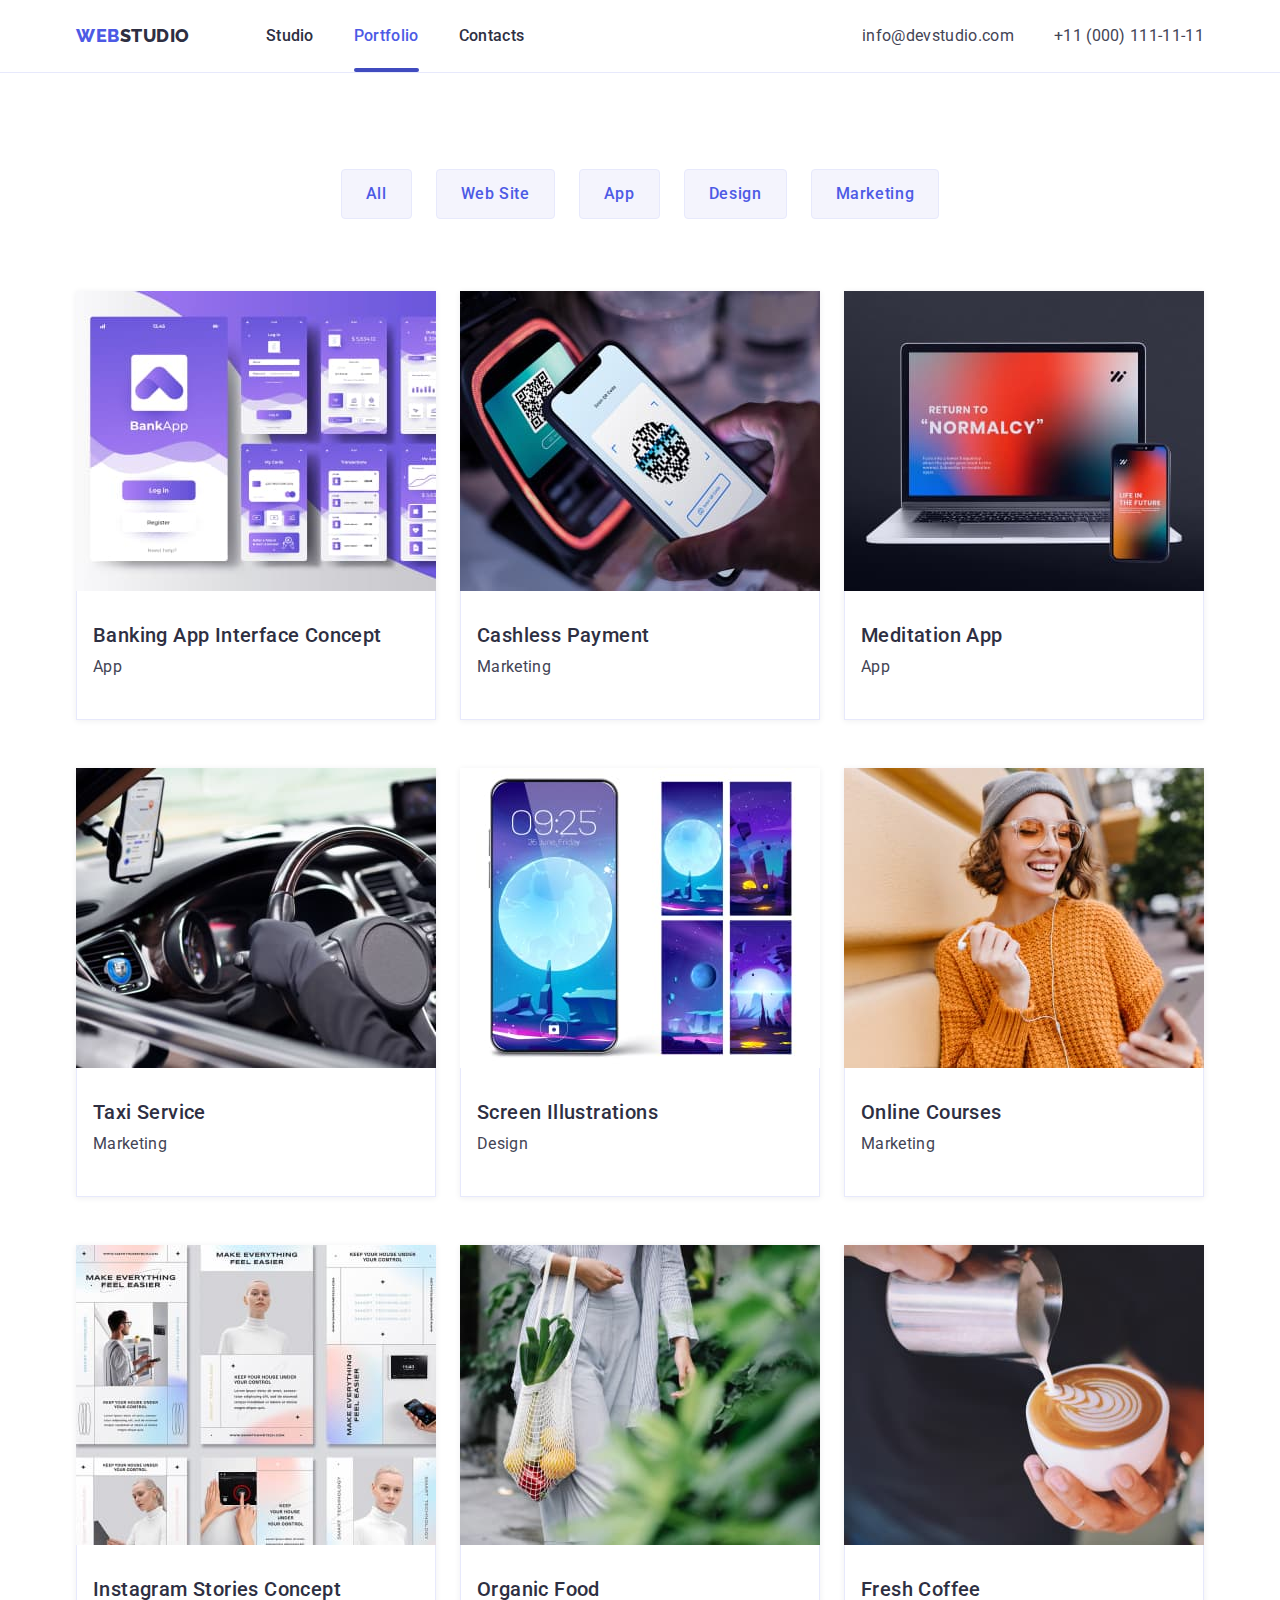
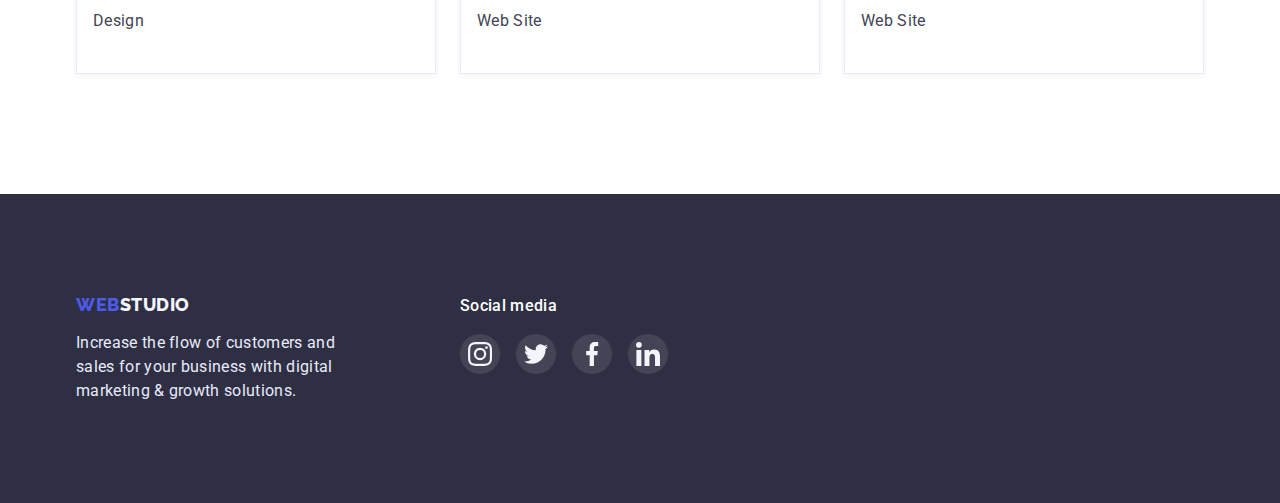
==== portfolio.html @ 066c3ebd "Initial commit" ====
<!DOCTYPE html>
<html lang="en">
  <head>
    <meta charset="UTF-8" />
    <meta http-equiv="X-UA-Compatible" content="IE=edge" />
    <meta name="viewport" content="width=device-width, initial-scale=1.0" />
    <title>Portfolio</title>
    <link rel="preconnect" href="https://fonts.googleapis.com" />
    <link rel="preconnect" href="https://fonts.gstatic.com" crossorigin />
    <link
      href="https://fonts.googleapis.com/css2?family=Raleway:wght@800&family=Roboto:wght@400;500;700;900&display=swap"
      rel="stylesheet" />
    <link
      rel="stylesheet"
      href="https://cdnjs.cloudflare.com/ajax/libs/modern-normalize/1.1.0/modern-normalize.min.css" />
    <link rel="stylesheet" href="./css/styles.css" />
  </head>

  <body>
    <!-- Header -->
    <header class="section-header page-header">
      <div class="container page-header-container">
        <nav class="page-nav">
          <a class="logo" href="./index.html"
            ><span class="name-web">Web</span
            ><span class="name-studio">Studio</span></a
          >
          <ul class="menu list">
            <li class="menu-item">
              <a class="menu-link link" href="./index.html">Studio</a>
            </li>
            <li class="menu-item">
              <a class="menu-link link current" href="">Portfolio</a>
            </li>
            <li class="menu-item">
              <a class="menu-link link" href="">Contacts</a>
            </li>
          </ul>
        </nav>
        <address>
          <ul class="contact-info list">
            <li class="menu-item">
              <a class="contact-mail link" href="mailto:info@devstudio.com"
                >info@devstudio.com</a
              >
            </li>
            <li class="menu-item">
              <a class="contact-number link" href="tel:+110001111111"
                >+11 (000) 111-11-11</a
              >
            </li>
          </ul>
        </address>
      </div>
    </header>
    <!-- Main section -->
    <main>
      <section class="portfolio-section">
        <div class="container">
          <h1 class="hidden-heading">Portfolio</h1>
          <ul class="list filter-buttons">
            <li class="filter-item">
              <button class="filter-btn" type="button">All</button>
            </li>
            <li class="filter-item">
              <button class="filter-btn" type="button">Web Site</button>
            </li>
            <li class="filter-item">
              <button class="filter-btn" type="button">App</button>
            </li>
            <li class="filter-item">
              <button class="filter-btn" type="button">Design</button>
            </li>
            <li class="filter-item">
              <button class="filter-btn" type="button">Marketing</button>
            </li>
          </ul>

          <h2 class="hidden-heading">Portfolio-items</h2>

          <ul class="list portfolio-items">
            <li class="portfolio-list">
              <a class="portfolio-item link" href="./portfolio.html">
                <div class="team-list-wrapper">
                  <img
                    src="./images/banking-app.jpg"
                    alt="banking app interface"
                    width="360"
                    height="300" />
                  <p class="overlay">
                    14 Stylish and User-Friendly App Design Concepts · Task
                    Manager App · Calorie Tracker App · Exotic Fruit Ecommerce
                    App · Cloud Storage App
                  </p>
                </div>

                <div class="card-description-portfolio">
                  <h3 class="section-subtitle">
                    Banking App Interface Concept
                  </h3>
                  <p class="section-text">App</p>
                </div>
              </a>
            </li>
            <li class="portfolio-list">
              <a class="portfolio-item link" href="./portfolio.html">
                <div class="team-list-wrapper">
                  <img
                    src="./images/cashless-payment.jpg"
                    alt="cashless payment"
                    width="360"
                    height="300" />
                  <p class="overlay">
                    14 Stylish and User-Friendly App Design Concepts · Task
                    Manager App · Calorie Tracker App · Exotic Fruit Ecommerce
                    App · Cloud Storage App
                  </p>
                </div>

                <div class="card-description-portfolio">
                  <h3 class="section-subtitle">Cashless Payment</h3>
                  <p class="section-text">Marketing</p>
                </div>
              </a>
            </li>
            <li class="portfolio-list">
              <a class="portfolio-item link" href="./portfolio.html">
                <div class="team-list-wrapper">
                  <img
                    src="./images/meditation-app.jpg"
                    alt="meditation app"
                    width="360"
                    height="300" />
                  <p class="overlay">
                    14 Stylish and User-Friendly App Design Concepts · Task
                    Manager App · Calorie Tracker App · Exotic Fruit Ecommerce
                    App · Cloud Storage App
                  </p>
                </div>

                <div class="card-description-portfolio">
                  <h3 class="section-subtitle">Meditation App</h3>
                  <p class="section-text">App</p>
                </div>
              </a>
            </li>
            <li class="portfolio-list">
              <a class="portfolio-item link" href="./portfolio.html">
                <div class="team-list-wrapper">
                  <img
                    src="./images/taxi-service.jpg"
                    alt="taxi service"
                    width="360"
                    height="300" />
                  <p class="overlay">
                    14 Stylish and User-Friendly App Design Concepts · Task
                    Manager App · Calorie Tracker App · Exotic Fruit Ecommerce
                    App · Cloud Storage App
                  </p>
                </div>

                <div class="card-description-portfolio">
                  <h3 class="section-subtitle">Taxi Service</h3>
                  <p class="section-text">Marketing</p>
                </div>
              </a>
            </li>
            <li class="portfolio-list">
              <a class="portfolio-item link" href="./portfolio.html">
                <div class="team-list-wrapper">
                  <img
                    src="./images/screen-illustrations.jpg"
                    alt="screen illustrations"
                    width="360"
                    height="300" />
                  <p class="overlay">
                    14 Stylish and User-Friendly App Design Concepts · Task
                    Manager App · Calorie Tracker App · Exotic Fruit Ecommerce
                    App · Cloud Storage App
                  </p>
                </div>

                <div class="card-description-portfolio">
                  <h3 class="section-subtitle">Screen Illustrations</h3>
                  <p class="section-text">Design</p>
                </div>
              </a>
            </li>
            <li class="portfolio-list">
              <a class="portfolio-item link" href="./portfolio.html">
                <div class="team-list-wrapper">
                  <img
                    src="./images/online-courses.jpg"
                    alt="online courses"
                    width="360"
                    height="300" />
                  <p class="overlay">
                    14 Stylish and User-Friendly App Design Concepts · Task
                    Manager App · Calorie Tracker App · Exotic Fruit Ecommerce
                    App · Cloud Storage App
                  </p>
                </div>

                <div class="card-description-portfolio">
                  <h3 class="section-subtitle">Online Courses</h3>
                  <p class="section-text">Marketing</p>
                </div>
              </a>
            </li>
            <li class="portfolio-list">
              <a class="portfolio-item link" href="./portfolio.html">
                <div class="team-list-wrapper">
                  <img
                    src="./images/instagram-stories.jpg"
                    alt="instagram stories"
                    width="360"
                    height="300" />
                  <p class="overlay">
                    14 Stylish and User-Friendly App Design Concepts · Task
                    Manager App · Calorie Tracker App · Exotic Fruit Ecommerce
                    App · Cloud Storage App
                  </p>
                </div>

                <div class="card-description-portfolio">
                  <h3 class="section-subtitle">Instagram Stories Concept</h3>
                  <p class="section-text">Design</p>
                </div>
              </a>
            </li>
            <li class="portfolio-list">
              <a class="portfolio-item link" href="./portfolio.html">
                <div class="team-list-wrapper">
                  <img
                    src="./images/organic-food.jpg"
                    alt="organic food"
                    width="360"
                    height="300" />
                  <p class="overlay">
                    14 Stylish and User-Friendly App Design Concepts · Task
                    Manager App · Calorie Tracker App · Exotic Fruit Ecommerce
                    App · Cloud Storage App
                  </p>
                </div>

                <div class="card-description-portfolio">
                  <h3 class="section-subtitle">Organic Food</h3>
                  <p class="section-text">Web Site</p>
                </div>
              </a>
            </li>
            <li class="portfolio-list">
              <a class="portfolio-item link" href="./portfolio.html">
                <div class="team-list-wrapper">
                  <img
                    src="./images/fresh-coffee.jpg"
                    alt="a cup of coffe"
                    width="360"
                    height="300" />
                  <p class="overlay">
                    14 Stylish and User-Friendly App Design Concepts · Task
                    Manager App · Calorie Tracker App · Exotic Fruit Ecommerce
                    App · Cloud Storage App
                  </p>
                </div>

                <div class="card-description-portfolio">
                  <h3 class="section-subtitle">Fresh Coffee</h3>
                  <p class="section-text">Web Site</p>
                </div>
              </a>
            </li>
          </ul>
        </div>
      </section>
    </main>

    <!-- Footer -->

    <footer class="footer">
      <div class="container footer-general">
        <div>
          <a class="link name-footer" href="./index.html"
            ><span class="name-web-footer">Web</span
            ><span class="name-studio-footer">Studio</span></a
          >
          <p class="text-footer">
            Increase the flow of customers and sales for your business with
            digital marketing & growth solutions.
          </p>
        </div>

        <div class="social-media-footer">
          <p class="social-media">Social media</p>
          <ul class="social-list list">
            <li class="social-list-item">
              <a href="" class="footer-list-link">
                <svg class="footer-icon" width="24" height="24">
                  <use href="./images/icons.svg#instagram-2"></use>
                </svg>
              </a>
            </li>
            <li class="social-list-item">
              <a href="" class="footer-list-link">
                <svg class="footer-icon" width="24" height="24">
                  <use href="./images/icons.svg#twitter-2"></use>
                </svg>
              </a>
            </li>
            <li class="social-list-item">
              <a href="" class="footer-list-link">
                <svg class="footer-icon" width="24" height="24">
                  <use href="./images/icons.svg#facebook-2"></use>
                </svg>
              </a>
            </li>
            <li class="social-list-item">
              <a href="" class="footer-list-link">
                <svg class="footer-icon" width="24" height="24">
                  <use href="./images/icons.svg#linkedin-2"></use>
                </svg>
              </a>
            </li>
          </ul>
        </div>
      </div>
    </footer>
  </body>
</html>
---- css/styles.css ----
:root {
  --primary-brand-color: #4d5ae5;
  --pressed-state-color: #404bbf;
  --headings-herobackground-color: #2e2f42;
  --body-text-color: #434455;
  --background-color: #ffffff;
  --light-background-color: #f4f4fd;
  --accent-color: #e7e9fc;
}

/* ================MAIN PAGE================ */
body {
  font-family: "Roboto", sans-serif;
  color: var(--headings-herobackground-color);
  background-color: var(--background-color);
}

h1,
h2,
h3,
h4,
h5,
h6,
p {
  margin: 0;
}

ul,
ol {
  list-style: none;
  padding-left: 0;
  margin: 0;
}

a {
  text-decoration: none;
}

img {
  display: block;
  max-width: 100%;
  height: auto;
}

button {
  display: block;
  border: none;
  border-radius: 4px;
  cursor: pointer;
}

.section {
  padding-top: 120px;
  padding-bottom: 120px;
}

.container {
  width: 100%;
  max-width: 1158px;
  padding: 0 15px;
  margin: 0 auto;
  align-items: center;
}

/* ================HEADER================ */
.page-header {
  border-bottom: 1px solid var(--accent-color);
  display: flex;
}

.page-header-container {
  display: flex;
}

.page-nav {
  display: flex;
  align-items: center;
}

.page-nav .list {
  margin-left: 76px;
}

.name-web {
  font-family: "Raleway", sans-serif;
  font-weight: 800;
  font-size: 18px;
  line-height: 1.33;
  letter-spacing: 0.03em;
  text-transform: uppercase;
  text-decoration: none;

  color: var(--primary-brand-color);
}

.logo {
  text-decoration: none;
}

.name-studio {
  font-family: "Raleway", sans-serif;
  font-weight: 800;
  font-size: 18px;
  line-height: 1.33;
  letter-spacing: 0.03em;
  text-transform: uppercase;

  color: var(--headings-herobackground-color);
}

.menu {
  display: flex;
}

.menu .menu-item + .menu-item {
  margin-left: 40px;
}

.menu-link.current {
  color: var(--primary-brand-color);
}
.menu-link {
  display: block;
  padding-top: 24px;
  padding-bottom: 24px;
  font-family: "Roboto", sans-serif;
  font-weight: 500;
  font-size: 16px;
  line-height: 1.5;
  letter-spacing: 0.02em;
  position: relative;

  color: var(--headings-herobackground-color);
  transition: color 250ms cubic-bezier(0.4, 0, 0.2, 1);
}

.menu-link.current::after {
  content: "";

  position: absolute;
  left: 0;
  bottom: 0;
  display: block;
  width: 100%;
  height: 4px;
  background-color: var(--pressed-state-color);
  border-radius: 2px;
  opacity: 1;
  /* transition: opacity 250ms cubic-bezier(0.4, 0, 0.2, 1); */
}

.menu-link:hover,
.menu-link:focus,
.menu-link:active,
.contact-mail:hover,
.contact-mail:focus,
.contact-mail:active,
.contact-number:hover,
.contact-number:focus,
.contact-number:active {
  color: var(--pressed-state-color);
}

.contact-info {
  display: flex;
}

address {
  margin-left: auto;
  font-style: normal;
}

.contact-info .menu-item + .menu-item {
  margin-left: 40px;
}

.contact-mail,
.contact-number {
  font-size: 16px;
  line-height: 1.5;
  letter-spacing: 0.02em;

  color: var(--body-text-color);
  transition: color 250ms cubic-bezier(0.4, 0, 0.2, 1);
}

/* ================SECTION HERO================ */

.section-hero {
  margin: 0 auto;
  padding: 188px 0;
  background-image: linear-gradient(
      rgba(46, 47, 66, 0.7),
      rgba(46, 47, 66, 0.7)
    ),
    url(../images/people-office.jpg);
  background-size: cover;
  background-repeat: no-repeat;
  max-width: 1440px;
  max-height: 600px;

  background-color: var(--headings-herobackground-color);
}

.main-btn {
  display: block;
  min-width: 169px;
  font-weight: 500;
  font-size: 16px;
  line-height: 1.5;
  letter-spacing: 0.04em;
  color: var(--background-color);
  background-color: var(--primary-brand-color);
  box-shadow: 0px 4px 4px rgba(0, 0, 0, 0.15);
  border: none;
  margin: 0 auto;
  padding: 16px 32px;

  transition: background-color 250ms cubic-bezier(0.4, 0, 0.2, 1);
}

.main-btn:hover,
.main-btn:focus {
  background-color: var(--pressed-state-color);
}

.main-heading {
  width: 496px;
  margin: 0 auto;
  margin-bottom: 48px;
  font-weight: 700;
  font-size: 56px;
  line-height: 1.07;
  letter-spacing: 0.02em;

  color: var(--background-color);
}

/* ================SECTION ADVANTAGES================ */

.section-advantages {
  padding: 120px 0;
}

.hidden-heading {
  position: absolute;
  width: 1px;
  height: 1px;
  margin: -1px;
  border: 0;
  padding: 0;

  white-space: nowrap;
  clip-path: inset(100%);
  clip: rect(0 0 0 0);
  overflow: hidden;
}

.advantages-logo {
  display: flex;
  justify-content: center;
  align-items: center;
  width: 264px;
  height: 112px;
  margin-bottom: 8px;
  background-color: var(--light-background-color);
}

.list-advantages {
  display: flex;
}

.list-advantages .advantages-item + .advantages-item {
  margin-left: 24px;
}

.advantages-item .section-text {
  text-align: left;
}

.section-subtitle {
  margin-bottom: 8px;
  font-weight: 500;
  font-size: 20px;
  line-height: 1.2;
  letter-spacing: 0.02em;
  color: var(--headings-herobackground-color);
}

.section-text {
  margin-top: 0;
  margin-bottom: 8px;
  font-style: normal;
  font-size: 16px;
  line-height: 1.5;
  letter-spacing: 0.02em;

  color: var(--body-text-color);
}

.section-title {
  margin-bottom: 72px;
  font-weight: 700;
  font-size: 36px;
  line-height: 1.11;

  text-align: center;
  letter-spacing: 0.02em;
  text-transform: capitalize;

  color: var(--headings-herobackground-color);
}

/* ================SECTION WHAT ARE WE DOING================ */

.section-doing {
  padding-top: 0;
}

.doing-list {
  display: flex;
  gap: 24px;
}

/* ================SECTION TEAM================ */

.section-team {
  background-color: var(--light-background-color);
}

.card-description {
  text-align: center;
  padding-top: 32px;
  padding-bottom: 32px;
}

.team-list {
  display: flex;
}

.team-list .team-item {
  background-color: var(--background-color);
  box-shadow: 0px 1px 6px rgba(46, 47, 66, 0.08),
    0px 1px 1px rgba(46, 47, 66, 0.16), 0px 2px 1px rgba(46, 47, 66, 0.08);
  border-radius: 0px 0px 4px 4px;
}

.team-list .team-item + .team-item {
  margin-left: 24px;
}

.social-list {
  display: flex;
  justify-content: center;
  gap: 24px;
}
.social-list-link {
  display: flex;
  justify-content: center;
  align-items: center;
  width: 40px;
  height: 40px;
  border-radius: 50%;
  background-color: var(--primary-brand-color);
  transition: background-color 250ms cubic-bezier(0.4, 0, 0.2, 1);
}

.social-list-link:hover,
.social-list-link:focus {
  background-color: var(--pressed-state-color);
}

/* ================CUSTOMERS================ */

.customers-list {
  display: flex;
  margin: 0 auto;
  justify-content: center;
  align-items: center;
  gap: 24px;
}

.customers-link {
  display: flex;
  justify-content: center;
  align-items: center;
  width: 168px;
  height: 88px;

  color: #8e8f99;
  border: 1px solid currentColor;
  border-radius: 4px;
  transition: color 250ms cubic-bezier(0.4, 0, 0.2, 1);
}

.customers-link:hover,
.customers-link:focus {
  color: var(--pressed-state-color);
}

.customers-icon {
  fill: currentColor;
}

/* ================FOOTER================ */

.footer {
  background-color: var(--headings-herobackground-color);
  padding-top: 100px;
  padding-bottom: 100px;
}

.footer-general {
  display: flex;
  align-items: flex-start;
}

.name-studio-footer {
  color: var(--light-background-color);
}

.name-footer {
  display: inline-block;
  margin-bottom: 16px;
  font-family: "Raleway", sans-serif;
  font-weight: 800;
  font-size: 18px;
  line-height: 1.17;
  letter-spacing: 0.03em;
  text-transform: uppercase;
  color: var(--primary-brand-color);
}

.text-footer {
  max-width: 100%;
  width: 264px;
  margin-top: 0;
  margin-bottom: 0;
  font-size: 16px;
  line-height: 1.5;
  letter-spacing: 0.02em;
  color: var(--accent-color);
}

.flex-footer {
  display: flex;
}

.footer-list-link {
  display: flex;
  justify-content: center;
  align-items: center;
  width: 40px;
  height: 40px;
  border-radius: 50%;
  background-color: rgba(255, 255, 255, 0.1);
  transition: background-color 250ms cubic-bezier(0.4, 0, 0.2, 1);
}

.footer-list-link:hover,
.footer-list-link:focus {
  background-color: #31d0aa;
}

.social-media-footer {
  margin-left: 120px;
}

.social-media {
  display: block;
  font-family: "Roboto", sans-serif;
  font-weight: 500;
  font-size: 16px;
  line-height: 1.5;
  letter-spacing: 0.02em;
  margin-bottom: 16px;
  color: var(--background-color);
}

.social-list-footer {
  display: flex;
}

.social-list.list {
  gap: 16px;
}

/* ================MODAL================ */
.backdrop {
  position: fixed;
  top: 0;
  left: 0;
  z-index: 100;
  width: 100%;
  height: 100%;
  background-color: rgba(46, 47, 66, 0.4);
  transform: scale(1);
  transition: transform 250ms cubic-bezier(0.4, 0, 0.2, 1),
    opacity 250ms cubic-bezier(0.4, 0, 0.2, 1),
    visibility 250ms cubic-bezier(0.4, 0, 0.2, 1);
}

.backdrop.is-hidden {
  opacity: 0;
  visibility: hidden;
  pointer-events: none;
  transform: scale(0);
}

.modal {
  position: absolute;
  top: 50%;
  left: 50%;
  transform: translate(-50%, -50%);
  width: 408px;
  height: 576px;
  background-color: #fcfcfc;
}

.modal-close-btn {
  position: absolute;
  top: 24px;
  right: 24px;
  display: flex;
  justify-content: center;
  align-items: center;
  width: 24px;
  height: 24px;
  padding: 0;
  background-color: var(--accent-color);
  border: 1px solid rgba(0, 0, 0, 0.1);
  border-radius: 50%;

  transition: background-color 250ms cubic-bezier(0.4, 0, 0.2, 1);
}

.modal-close-btn:hover,
.modal-close-btn:focus {
  background-color: var(--pressed-state-color);
}

.modal-close-btn:hover .modal-close-icon {
  fill: var(--background-color);
}
.modal-close-icon {
  transition: fill 250ms cubic-bezier(0.4, 0, 0.2, 1);
}

/*================portfolio.html================ */
.filter-buttons {
  display: flex;
  justify-content: center;
  margin-bottom: 72px;
}

.filter-item + .filter-item {
  margin-left: 24px;
}

.filter-btn {
  padding: 12px 24px;
  font-family: "Roboto", sans-serif;
  font-weight: 500;
  font-size: 16px;
  line-height: 1.5;
  letter-spacing: 0.04em;
  color: var(--primary-brand-color);
  background-color: var(--light-background-color);
  border: 1px solid var(--accent-color);
  transition: color 250ms cubic-bezier(0.4, 0, 0.2, 1),
    background-color 250ms cubic-bezier(0.4, 0, 0.2, 1),
    box-shadow 250ms cubic-bezier(0.4, 0, 0.2, 1);
}

.filter-btn:hover,
.filter-btn:focus {
  color: var(--background-color);
  background-color: var(--pressed-state-color);
  box-shadow: 0px 3px 1px rgba(0, 0, 0, 0.1), 0px 2px 1px rgba(0, 0, 0, 0.08),
    0px 2px 2px rgba(0, 0, 0, 0.12);
}

.portfolio-section {
  padding-top: 96px;
  padding-bottom: 120px;
}
.card-description-portfolio {
  padding-top: 32px;
  padding-bottom: 32px;
  padding-left: 16px;
  border: 1px solid var(--accent-color);
  border-top: 0;
}

.portfolio-items {
  display: flex;
  flex-wrap: wrap;
}

.portfolio-list {
  width: 360px;
  margin-right: 24px;
  margin-bottom: 48px;
}

.portfolio-item {
  display: block;
  box-shadow: 0px 1px 6px rgba(46, 47, 66, 0.08);
  transition: box-shadow 250ms cubic-bezier(0.4, 0, 0.2, 1);
}

.portfolio-item:hover,
.portfolio-item:focus {
  box-shadow: 0px 1px 6px rgba(46, 47, 66, 0.08),
    0px 1px 1px rgba(46, 47, 66, 0.16), 0px 2px 1px rgba(46, 47, 66, 0.08);
}

.portfolio-list:nth-child(3n) {
  margin-right: 0;
}

.portfolio-list:nth-last-child(-n + 3) {
  margin-bottom: 0;
}

.overlay {
  position: absolute;
  left: 0;
  top: 0;
  width: 100%;
  height: 100%;
  overflow: auto;
  transform: translate(0, 100%);
  transition: transform 250ms cubic-bezier(0.4, 0, 0.2, 1);
  font-family: "Roboto", sans-serif;
  font-size: 16px;
  line-height: 1.5;
  letter-spacing: 0.02em;
  padding: 40px 32px 164px;

  color: var(--light-background-color);
  background-color: var(--primary-brand-color);
  background-image: linear-gradient(
      0deg,
      rgba(77, 90, 229, 0.1),
      rgba(77, 90, 229, 0.1)
    ),
    url(4);
}

.portfolio-item:hover .overlay,
.portfolio-item:focus .overlay {
  transform: translate(0, 0);
}

.team-list-wrapper {
  position: relative;
  overflow: hidden;
}
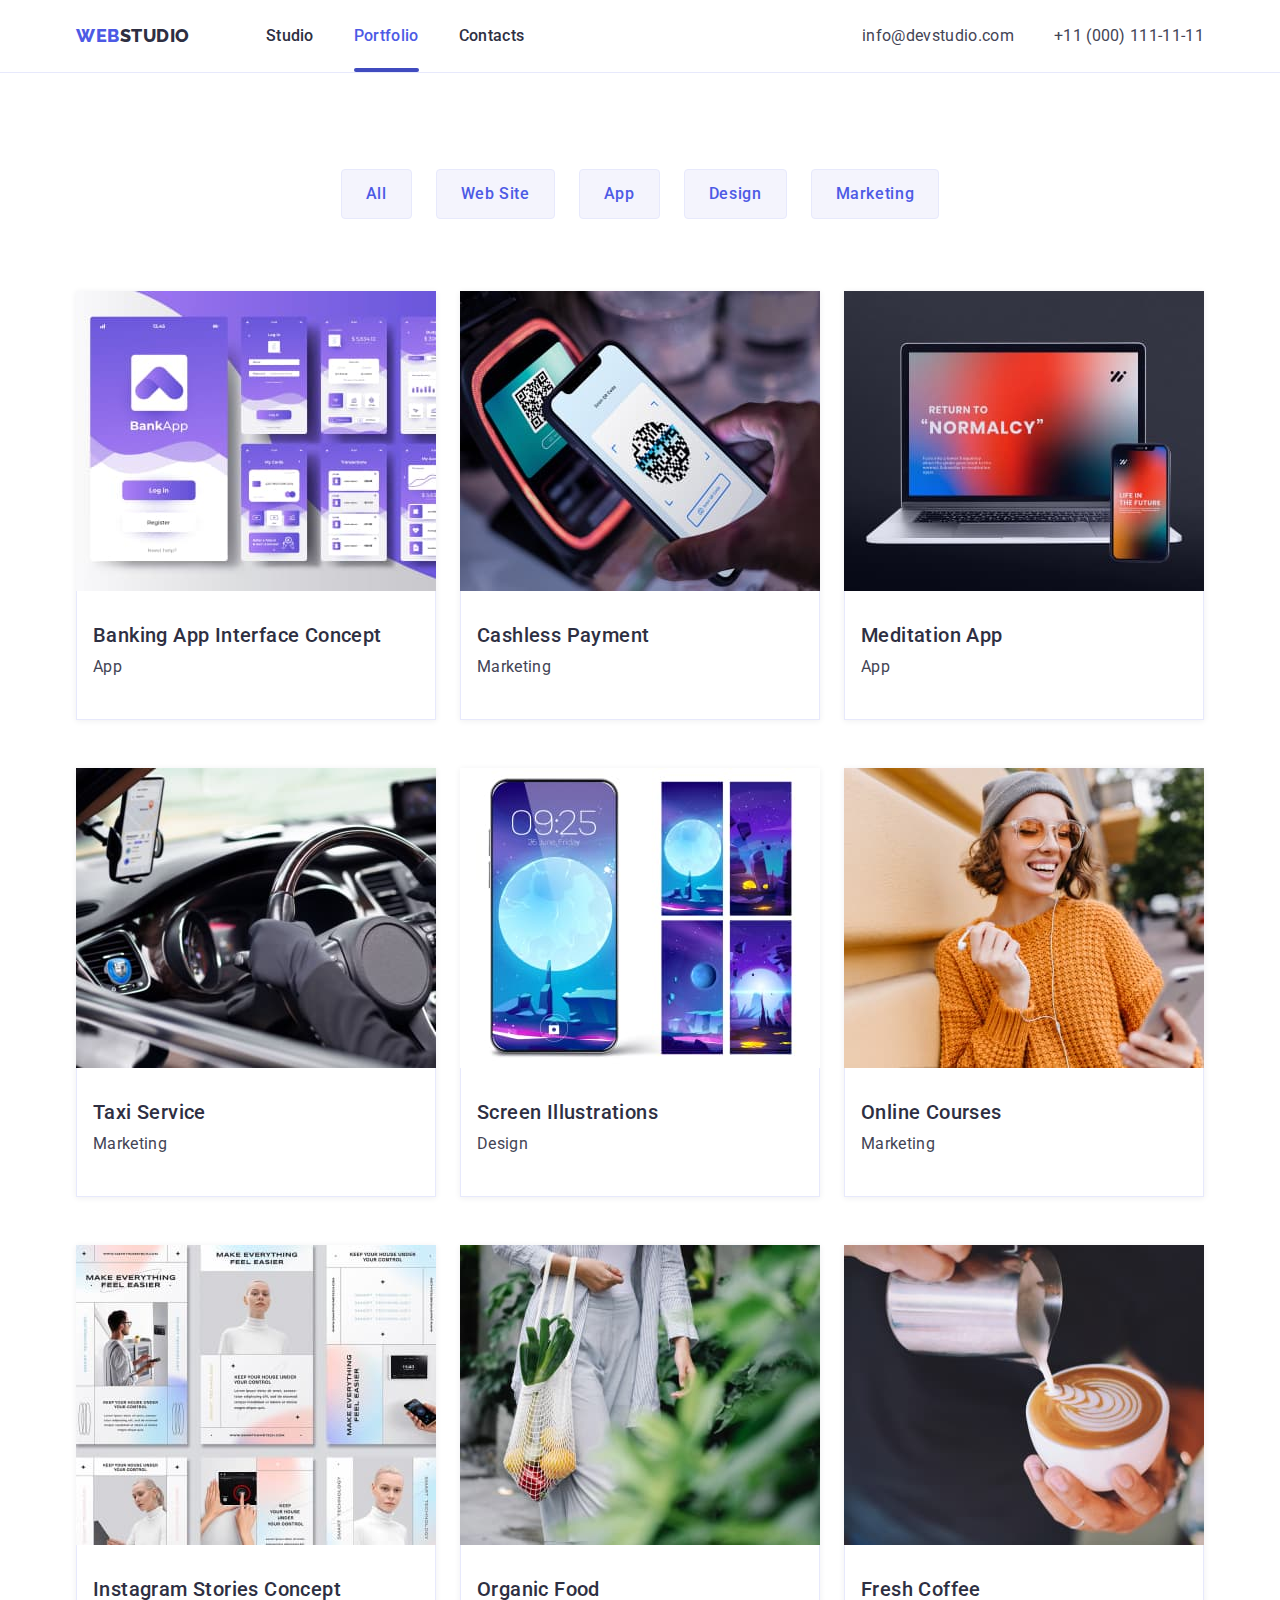
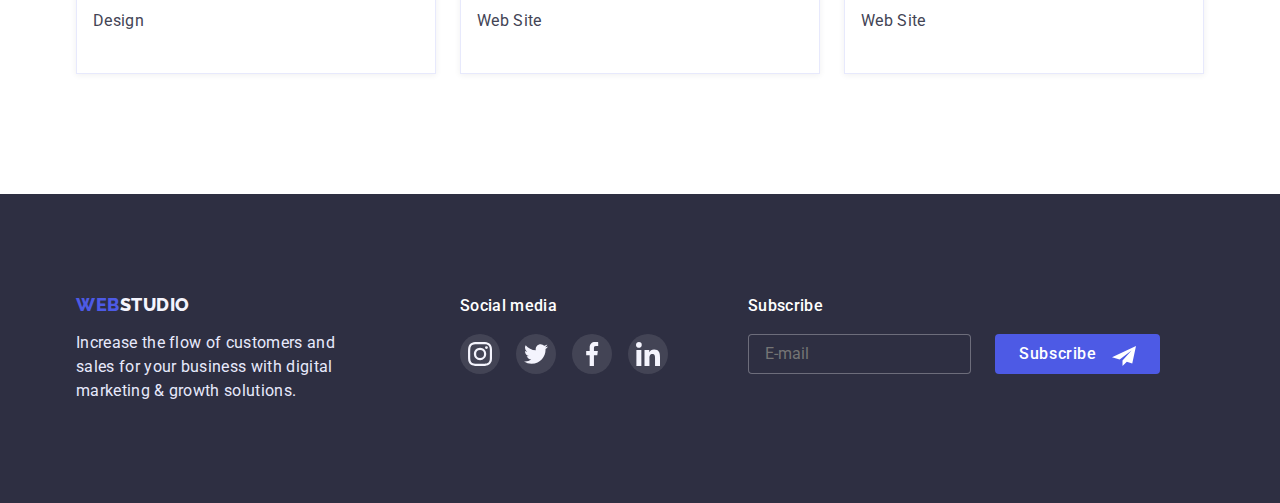
==== commit 37ebb74e: "update html and css files" ====
--- a/portfolio.html
+++ b/portfolio.html
@@ -323,6 +323,24 @@
             </li>
           </ul>
         </div>
+
+        <div class="subscribe-footer">
+          <p class="social-media">Subscribe</p>
+          <form class="form">
+            <input
+              type="email"
+              name="email"
+              class="footer-email"
+              placeholder="E-mail"
+              required />
+            <button type="submit" class="btn-subscribe">
+              Subscribe
+              <svg class="subscribe-logo" width="24" height="24">
+                <use href="./images/icons.svg#subscribe"></use>
+              </svg>
+            </button>
+          </form>
+        </div>
       </div>
     </footer>
   </body>
--- a/css/styles.css
+++ b/css/styles.css
@@ -477,12 +477,46 @@
   color: var(--background-color);
 }
 
-.social-list-footer {
-  display: flex;
-}
-
 .social-list.list {
   gap: 16px;
+}
+
+.subscribe-footer {
+  margin-left: 80px;
+}
+
+.form {
+  display: flex;
+  gap: 24px;
+}
+
+.footer-email {
+  padding-left: 16px;
+  color: rgba(255, 255, 255, 0.6);
+  border: 1px solid rgba(255, 255, 255, 0.3);
+  border-radius: 4px;
+  background-color: var(--headings-herobackground-color);
+}
+
+.btn-subscribe {
+  position: relative;
+  width: 165px;
+  height: 40px;
+  border-radius: 4px;
+  background-color: var(--primary-brand-color);
+  padding: 8px 64px 8px 24px;
+  font-family: "Roboto", sans-serif;
+  font-weight: 500;
+  font-size: 16px;
+  line-height: 1.5;
+  letter-spacing: 0.04em;
+  color: var(--background-color);
+}
+
+.subscribe-logo {
+  position: absolute;
+  top: 10px;
+  right: 24px;
 }
 
 /* ================MODAL================ */
@@ -514,6 +548,7 @@
   transform: translate(-50%, -50%);
   width: 408px;
   height: 576px;
+  padding: 72px 24px 24px;
   background-color: #fcfcfc;
 }
 
@@ -544,6 +579,162 @@
 }
 .modal-close-icon {
   transition: fill 250ms cubic-bezier(0.4, 0, 0.2, 1);
+}
+
+.modal-form {
+  display: flex;
+  flex-direction: column;
+}
+
+.modal-form-notice {
+  font-family: "Roboto", sans-serif;
+  font-weight: 500;
+  font-size: 16px;
+  line-height: 1.5;
+  text-align: center;
+  letter-spacing: 0.02em;
+  margin-bottom: 14px;
+  color: var(--headings-herobackground-color);
+}
+
+.modal-form-field {
+  margin-bottom: 8px;
+}
+
+.modal-form-input-descr {
+  font-family: "Roboto", sans-serif;
+  font-size: 12px;
+  line-height: 1.17;
+  letter-spacing: 0.01em;
+  margin-bottom: 4px;
+  color: #8e8f99;
+}
+
+.modal-form-input {
+  width: 100%;
+  height: 40px;
+  padding-left: 38px;
+
+  border: 1px solid rgba(33, 33, 33, 0.2);
+  border-radius: 4px;
+  transition: border-color 250ms cubic-bezier(0.4, 0, 0.2, 1);
+}
+
+.modal-form-input:focus {
+  outline: none;
+  border-color: var(--primary-brand-color);
+}
+
+.modal-form-input:focus + .modal-name-icon,
+.modal-form-input:focus + .modal-phone-icon,
+.modal-form-input:focus + .modal-email-icon {
+  fill: var(--primary-brand-color);
+}
+
+.modal-form-input-descr {
+  display: block;
+  width: 100%;
+}
+
+.modal-name,
+.modal-phone,
+.modal-email {
+  display: block;
+  position: relative;
+}
+
+.modal-name-icon {
+  position: absolute;
+  top: 11px;
+  left: 16px;
+  transition: fill 250ms cubic-bezier(0.4, 0, 0.2, 1);
+}
+
+.modal-phone-icon,
+.modal-email-icon {
+  position: absolute;
+  top: 8px;
+  left: 16px;
+  transition: fill 250ms cubic-bezier(0.4, 0, 0.2, 1);
+}
+
+.modal-form-message {
+  width: 100%;
+  resize: none;
+  height: 120px;
+  padding: 8px 16px;
+  border: 1px solid rgba(33, 33, 33, 0.2);
+  border-radius: 4px;
+  transition: border-color 250ms cubic-bezier(0.4, 0, 0.2, 1);
+}
+
+.modal-form-message:focus {
+  outline: none;
+
+  border-color: var(--primary-brand-color);
+}
+
+.modal-form-message::placeholder {
+  font-family: "Roboto", sans-serif;
+  font-size: 12px;
+  line-height: 1.5;
+
+  letter-spacing: 0.04em;
+  color: rgba(117, 117, 117, 0.5);
+}
+
+.modal-form-checkbox-descr {
+  display: flex;
+  align-items: center;
+  margin-bottom: 24px;
+  font-family: "Roboto", sans-serif;
+  font-size: 12px;
+  line-height: 1.33;
+  letter-spacing: 0.04em;
+  color: #757575;
+}
+
+.modal-form-checkbox-descr::before {
+  content: "";
+  display: block;
+  width: 16px;
+  height: 16px;
+  margin-right: 8px;
+  border: 1.25px solid var(--headings-herobackground-color);
+  border-radius: 2px;
+  cursor: pointer;
+}
+
+.modal-form-checkbox:checked + .modal-form-checkbox-descr::before {
+  background-image: url(../images/checkbox-icon.svg);
+  background-color: var(--pressed-state-color);
+  background-size: cover;
+  border: 1.25px solid var(--pressed-state-color);
+  border-radius: 2px;
+}
+
+.modal-form-checkbox:focus + .modal-form-checkbox-descr::before {
+  border: 1.25px solid var(--pressed-state-color);
+}
+
+.privacy-policy-text {
+  text-decoration: underline;
+}
+
+.modal-submit-btn {
+  width: 169px;
+  height: 56px;
+  align-self: center;
+  color: var(--background-color);
+  background-color: var(--primary-brand-color);
+  border-radius: 4px;
+  transition: box-shadow 250ms cubic-bezier(0.4, 0, 0.2, 1);
+}
+
+.modal-submit-btn:hover,
+.modal-submit-btn:focus {
+  background-color: var(--pressed-state-color);
+  box-shadow: 0px 4px 4px rgba(0, 0, 0, 0.15);
 }
 
 /*================portfolio.html================ */
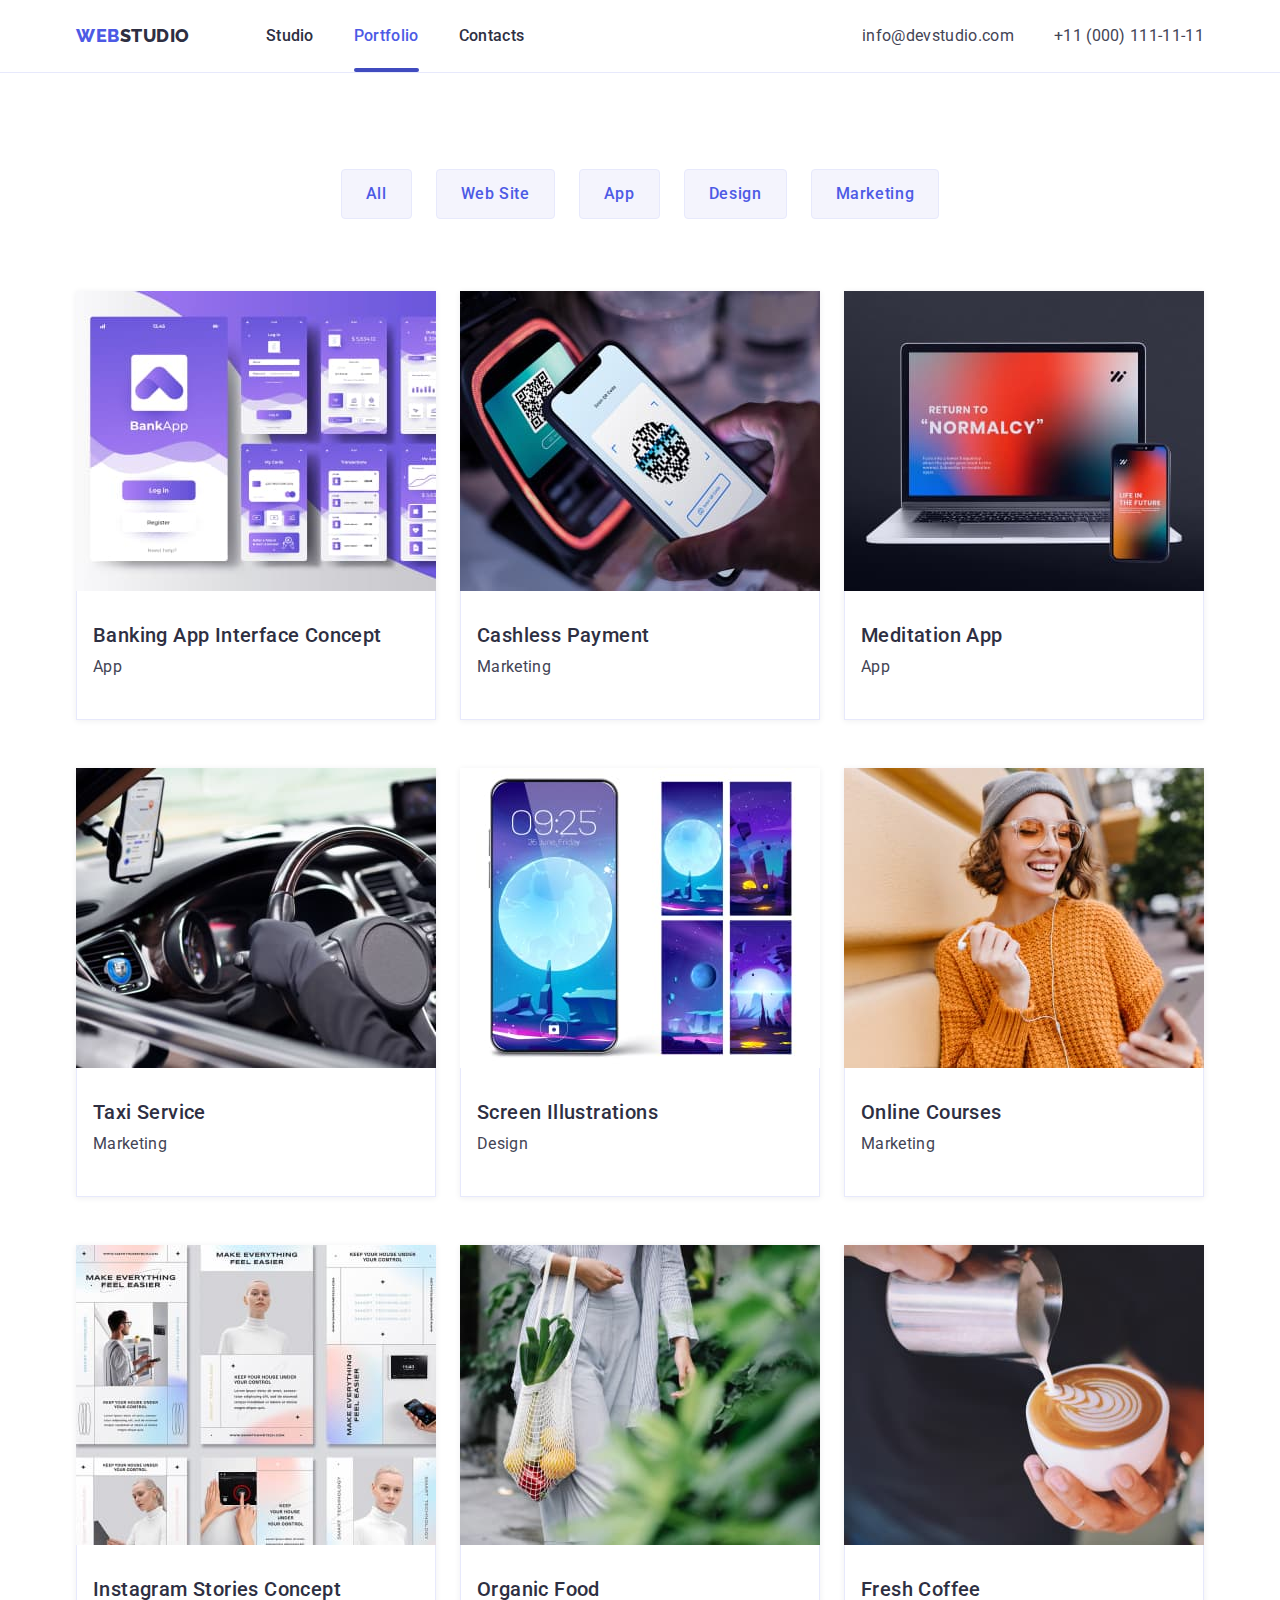
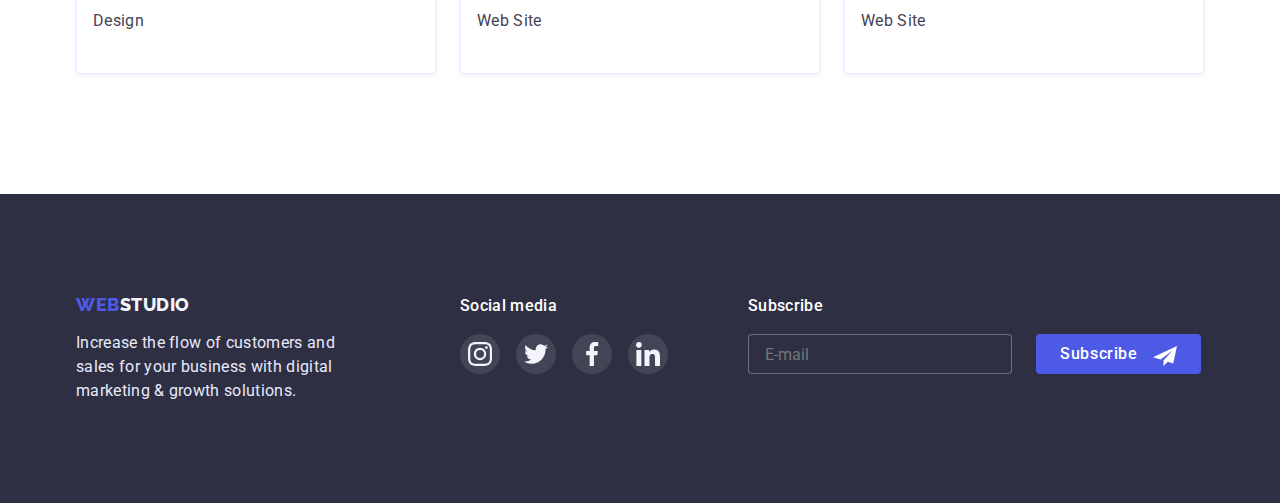
==== commit 9baf0e75: "small changes to html and css files" ====
--- a/portfolio.html
+++ b/portfolio.html
@@ -327,12 +327,15 @@
         <div class="subscribe-footer">
           <p class="social-media">Subscribe</p>
           <form class="form">
-            <input
-              type="email"
-              name="email"
-              class="footer-email"
-              placeholder="E-mail"
-              required />
+            <label>
+              <input
+                type="email"
+                name="email"
+                class="footer-email"
+                placeholder="E-mail"
+                required
+            /></label>
+
             <button type="submit" class="btn-subscribe">
               Subscribe
               <svg class="subscribe-logo" width="24" height="24">
--- a/css/styles.css
+++ b/css/styles.css
@@ -491,6 +491,8 @@
 }
 
 .footer-email {
+  width: 264px;
+  height: 40px;
   padding-left: 16px;
   color: rgba(255, 255, 255, 0.6);
   border: 1px solid rgba(255, 255, 255, 0.3);
@@ -601,6 +603,10 @@
   margin-bottom: 8px;
 }
 
+.modal-form-field.modal-form-comment {
+  margin-bottom: 16px;
+}
+
 .modal-form-input-descr {
   font-family: "Roboto", sans-serif;
   font-size: 12px;
@@ -645,16 +651,18 @@
 
 .modal-name-icon {
   position: absolute;
-  top: 11px;
+  top: 50%;
   left: 16px;
+  transform: translateY(-50%);
   transition: fill 250ms cubic-bezier(0.4, 0, 0.2, 1);
 }
 
 .modal-phone-icon,
 .modal-email-icon {
   position: absolute;
-  top: 8px;
+  top: 50%;
   left: 16px;
+  transform: translate(-50%);
   transition: fill 250ms cubic-bezier(0.4, 0, 0.2, 1);
 }
 
@@ -719,6 +727,7 @@
 
 .privacy-policy-text {
   text-decoration: underline;
+  color: var(--primary-brand-color);
 }
 
 .modal-submit-btn {
@@ -728,7 +737,8 @@
   color: var(--background-color);
   background-color: var(--primary-brand-color);
   border-radius: 4px;
-  transition: box-shadow 250ms cubic-bezier(0.4, 0, 0.2, 1);
+  transition: box-shadow 250ms cubic-bezier(0.4, 0, 0.2, 1),
+    background-color 250ms cubic-bezier(0.4, 0, 0.2, 1);
 }
 
 .modal-submit-btn:hover,
